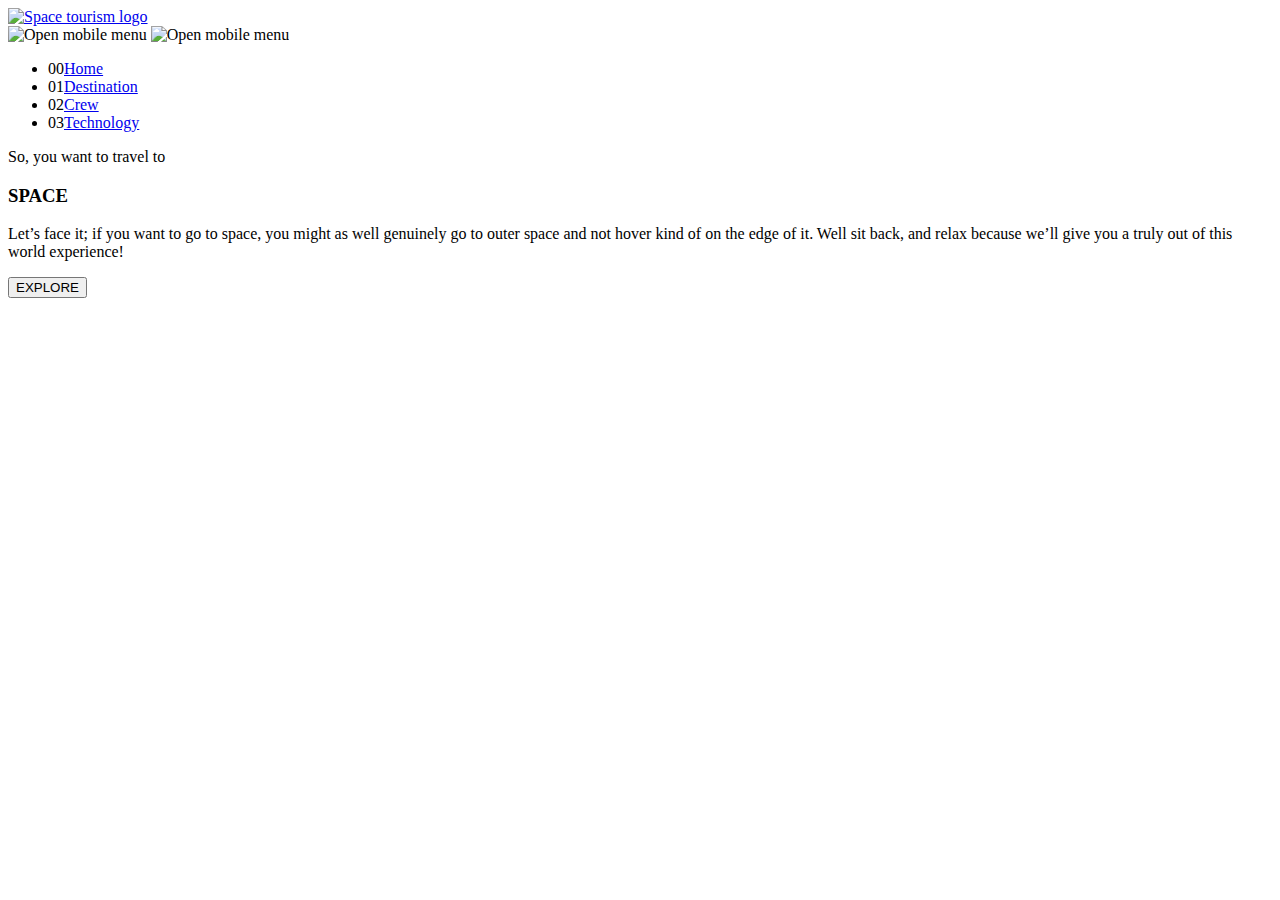
==== index.html @ 9444d7a8 "Allowed github to find the index page by moving it" ====
<!DOCTYPE html>
<html lang="en">
<head>
    <meta charset="UTF-8">
    <meta http-equiv="X-UA-Compatible" content="IE=edge">
    <meta name="viewport" content="width=device-width, initial-scale=1.0">
    <link rel="preconnect" href="https://fonts.googleapis.com">
    <link rel="preconnect" href="https://fonts.gstatic.com" crossorigin>
    <link href="https://fonts.googleapis.com/css2?family=Barlow+Condensed&family=Bellefair&display=swap" rel="stylesheet">
    <link rel="stylesheet" href="main.css">
    <link rel="stylesheet" href="index_css/index.css">
    <script src="script.js" defer></script>
    <title>SpaceTourism</title>
</head>
<body>

    <header>
        <div class="nav-container">
            <div class="logo">
               <a href="/index.html"><img src="assets/shared/logo.svg" alt="Space tourism logo"></a>
            </div>
            <div class="mobile-nav-toggle">
                <img data-open-menu src="assets/shared/icon-hamburger.svg" alt="Open mobile menu">
                <img data-close-menu class="hide" src="assets/shared/icon-close.svg" alt="Open mobile menu">
            </div>
            <nav data-menu-list>
                <ul role="list" class="nav-list">
                    <li class="nav-item active"><span class="nav-text">00</span><a class="nav-text" href="/index.html">Home</a></li>
                    <li class="nav-item"><span class="nav-text">01</span><a class="nav-text" href="./src/destination.html">Destination</a></li>
                    <li class="nav-item"><span class="nav-text">02</span><a class="nav-text" href="./src/crew.html">Crew</a></li>
                    <li class="nav-item"><span class="nav-text">03</span><a class="nav-text" href="./src/technology.html">Technology</a></li>
                </ul>
            </nav>
        </div>
    </header>

    <main>
        
        <section class="hero-section index-hero">
            <div class="container">
                <p>So, you want to travel to</p>
                <h3>SPACE</h3>
                <p>Let’s face it; if you want to go to space, you might as well genuinely go to 
                    outer space and not hover kind of on the edge of it. Well sit back, and relax 
                    because we’ll give you a truly out of this world experience!</p>
            </div>
            <button class="explore-button">EXPLORE</button>
        </section>
    </main>
    
</body>
</html>
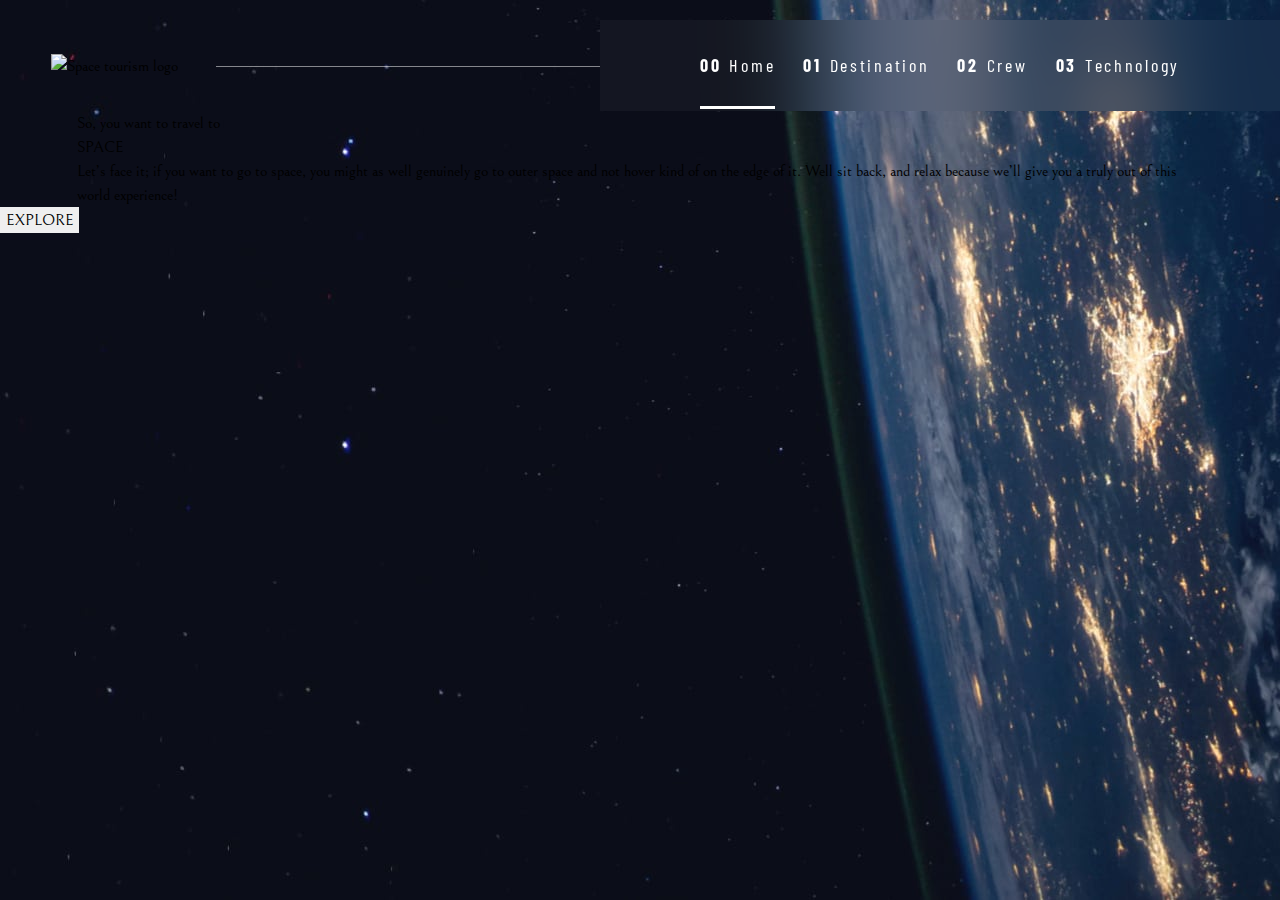
==== commit 1862abc0: "Fixed css and js links in index.html" ====
--- a/index.html
+++ b/index.html
@@ -7,7 +7,7 @@
     <link rel="preconnect" href="https://fonts.googleapis.com">
     <link rel="preconnect" href="https://fonts.gstatic.com" crossorigin>
     <link href="https://fonts.googleapis.com/css2?family=Barlow+Condensed&family=Bellefair&display=swap" rel="stylesheet">
-    <link rel="stylesheet" href="main.css">
+    <link rel="stylesheet" href="./src/main.css">
     <link rel="stylesheet" href="index_css/index.css">
     <script src="script.js" defer></script>
     <title>SpaceTourism</title>
--- a/src/main.css
+++ b/src/main.css
@@ -0,0 +1,286 @@
+/* Box sizing rules */
+*,
+*::before,
+*::after {
+  box-sizing: border-box;
+  font: inherit;
+}
+
+button, a {
+  outline: none;
+  border: none;
+}
+
+/* Remove default margin */
+h1,
+h2,
+h3,
+h4,
+p,
+figure,
+blockquote,
+dl,
+dd {
+  margin: 0;
+}
+
+a {
+  color: inherit;
+  text-decoration: none;
+}
+
+/* Remove list styles on ul, ol elements with a list role, which suggests default styling will be removed */
+ul[role=list],
+ol[role=list] {
+  list-style: none;
+}
+
+/* Set core root defaults */
+html:focus-within {
+  scroll-behavior: smooth;
+}
+
+/* Set core body defaults */
+body {
+  min-height: 100vh;
+  text-rendering: optimizeSpeed;
+  line-height: 1.5;
+  margin: 0;
+  padding: 0;
+  font-family: var(--ff-primary);
+  overflow-x: hidden;
+  background-image: url("assets/home/background-home-desktop.jpg");
+  background-size: cover;
+}
+
+body.destination-body {
+  background-image: url("assets/destination/background-destination-desktop.jpg");
+}
+
+body.crew-body {
+  background-image: url("assets/crew/background-crew-desktop.jpg");
+}
+
+body.technology-body {
+  background-image: url("assets/technology/background-technology-desktop.jpg");
+}
+
+@media (max-width: 960px) {
+  body {
+    background-image: url("assets/home/background-home-tablet.jpg");
+  }
+  body.destination-body {
+    background-image: url("assets/destination/background-destination-tablet.jpg");
+  }
+  body.crew-body {
+    background-image: url("assets/crew/background-crew-tablet.jpg");
+  }
+  body.technology-body {
+    background-image: url("assets/technology/background-technology-tablet.jpg");
+  }
+}
+@media (max-width: 600px) {
+  body {
+    background-image: url("assets/home/background-home-mobile.jpg");
+  }
+  body.destination-body {
+    background-image: url("assets/destination/background-destination-mobile.jpg");
+  }
+  body.crew-body {
+    background-image: url("assets/crew/background-crew-mobile.jpg");
+  }
+  body.technology-body {
+    background-image: url("assets/technology/background-technology-mobile.jpg");
+  }
+}
+/* Make images easier to work with */
+img,
+picture {
+  max-width: 100%;
+  display: block;
+}
+
+/* Remove all animations, transitions and smooth scroll for people that prefer not to see them */
+@media (prefers-reduced-motion: reduce) {
+  html:focus-within {
+    scroll-behavior: auto;
+  }
+  *,
+*::before,
+*::after {
+    -webkit-animation-duration: 0.01ms !important;
+            animation-duration: 0.01ms !important;
+    -webkit-animation-iteration-count: 1 !important;
+            animation-iteration-count: 1 !important;
+    transition-duration: 0.01ms !important;
+    scroll-behavior: auto !important;
+  }
+}
+.nav-text {
+  font-family: var(--ff-barlow-condensed);
+  font-size: 20px;
+  letter-spacing: 2.7px;
+}
+
+.hide {
+  display: none;
+}
+
+.container {
+  width: 88%;
+  margin-inline: auto;
+}
+
+:root {
+  --clr-primary-800: #0B0D17;
+  --clr-secondary-900: #FFF;
+  --clr-secondary-500: #D0D6F9;
+  --ff-primary: "Bellefair", serif;
+  --ff-barlow-condensed: "Barlow Condensed", sans-serif;
+  --tablet-max-width: 1024px;
+  --mobile-max-width: 550px;
+  --fs-h1: 150px;
+  --fs-h2: 100px;
+  --fs-h3: 56px;
+  --fs-h4: 32px;
+  --fs-h5: 28px;
+  --fs-btn-20: 20px;
+  --letter-spacing-medium: 2.7px;
+}
+
+.nav-container {
+  width: 96%;
+  margin-inline: auto;
+  display: flex;
+  justify-content: space-between;
+  align-items: center;
+}
+
+.nav-item {
+  cursor: pointer;
+  color: white;
+  position: relative;
+  width: -webkit-fit-content;
+  width: -moz-fit-content;
+  width: fit-content;
+}
+
+.nav-item::after, .nav-item:hover::after, .nav-item:focus-within::after {
+  content: "";
+  width: 100%;
+  height: 3px;
+  background: #FFFFFF;
+  mix-blend-mode: normal;
+  opacity: 0;
+  position: absolute;
+  left: 0;
+  top: 200%;
+  transition: opacity 300ms ease-in-out;
+  z-index: 999;
+}
+
+.nav-item:hover::after, .nav-item:focus-within::after {
+  opacity: 0.5;
+}
+
+.nav-item.active::after {
+  opacity: 1;
+}
+
+.mobile-nav-toggle {
+  display: none;
+}
+
+span.nav-text {
+  font-weight: bold;
+  margin-right: 1ch;
+}
+
+@media (max-width: 640px) {
+  .nav-item::after, .nav-item:hover::after, .nav-item:focus-within::after {
+    top: 100%;
+  }
+  nav {
+    z-index: 100;
+    transform: translateX(100%);
+    transition: all 300ms ease-in-out;
+    position: fixed;
+    height: calc(100vh + 15px);
+    top: -15px;
+    right: 0;
+    width: 65%;
+    background-color: rgba(255, 255, 255, 0.04);
+    -webkit-backdrop-filter: blur(40.7742px);
+            backdrop-filter: blur(40.7742px);
+  }
+  nav.opened {
+    transform: translateX(0);
+  }
+  .nav-container {
+    padding: 20px;
+  }
+  .mobile-nav-toggle {
+    cursor: pointer;
+    z-index: 999;
+    display: block;
+  }
+  .nav-item {
+    margin: 25px;
+  }
+  .nav-item:first-child {
+    margin-top: 35%;
+  }
+}
+@media (min-width: 640px) {
+  .nav-container {
+    float: right;
+    margin: 0;
+  }
+  .nav-list {
+    display: flex;
+    gap: 2em;
+    background-color: rgba(255, 255, 255, 0.04);
+    -webkit-backdrop-filter: blur(40.7742px);
+            backdrop-filter: blur(40.7742px);
+    color: white;
+    font-size: 14px;
+    padding: 32px 22px;
+  }
+  .nav-container {
+    margin-top: -20px;
+  }
+}
+@media (min-width: 960px) {
+  .nav-container {
+    margin-top: 20px;
+  }
+  .nav-list {
+    padding: 32px 100px;
+    margin: 0;
+  }
+  .nav-text {
+    font-size: 18px;
+  }
+  .logo {
+    position: relative;
+  }
+  .logo::after {
+    content: "";
+    background-color: #FFF;
+    height: 1px;
+    width: 30vw;
+    top: 50%;
+    left: 130%;
+    position: absolute;
+    opacity: 0.5;
+    z-index: 111;
+  }
+}
+@media (min-width: 640px) and (max-width: 960px) {
+  .nav-text:not(a) {
+    display: none;
+  }
+  .nav-list {
+    padding: 32px 60px;
+  }
+}/*# sourceMappingURL=main.css.map */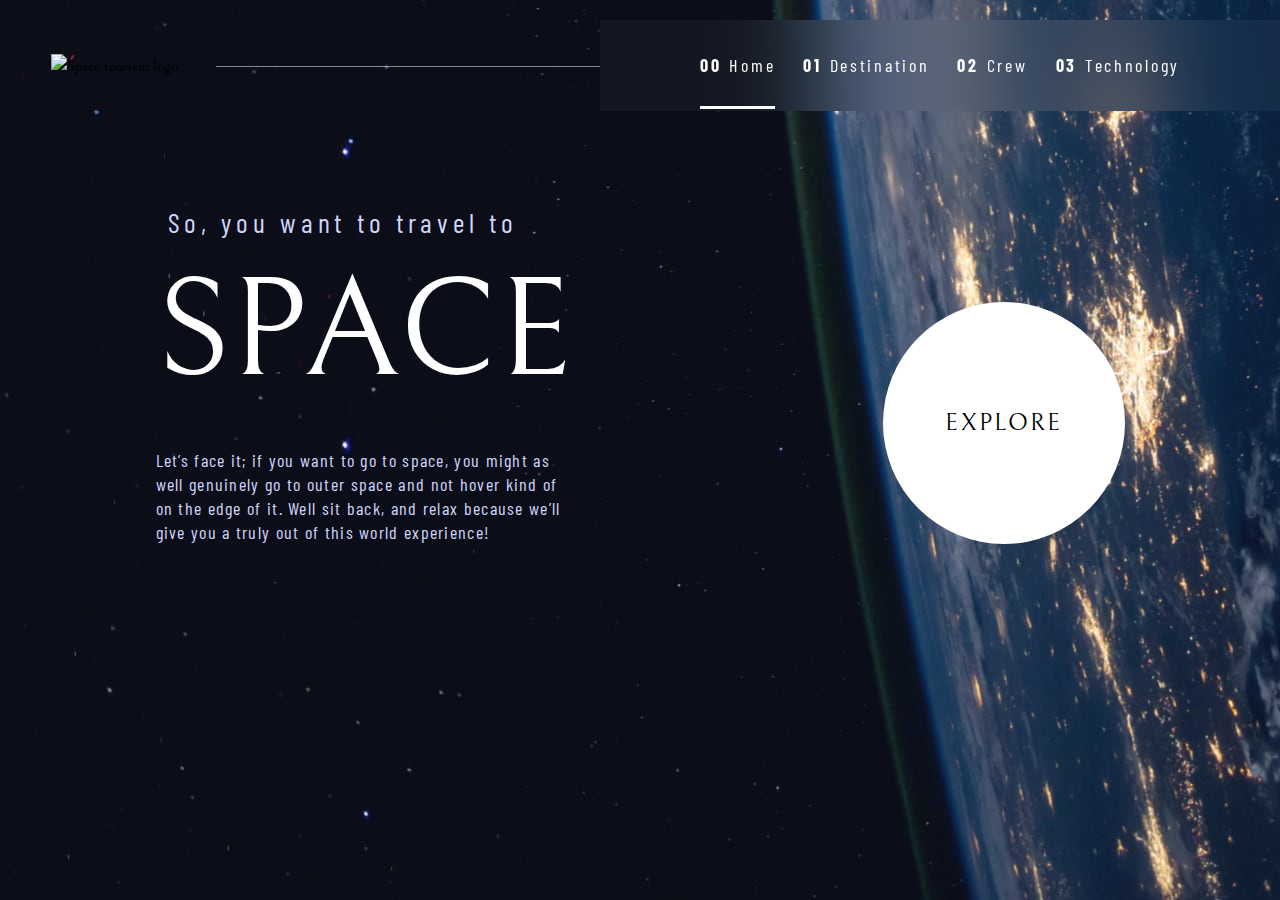
==== commit a5c32081: "Fixed css and js links in index.html" ====
--- a/index.html
+++ b/index.html
@@ -8,8 +8,8 @@
     <link rel="preconnect" href="https://fonts.gstatic.com" crossorigin>
     <link href="https://fonts.googleapis.com/css2?family=Barlow+Condensed&family=Bellefair&display=swap" rel="stylesheet">
     <link rel="stylesheet" href="./src/main.css">
-    <link rel="stylesheet" href="index_css/index.css">
-    <script src="script.js" defer></script>
+    <link rel="stylesheet" href="./src/index_css/index.css">
+    <script src="./src/script.js" defer></script>
     <title>SpaceTourism</title>
 </head>
 <body>
--- a/src/index_css/index.css
+++ b/src/index_css/index.css
@@ -0,0 +1,693 @@
+.hero-section .container {
+  display: flex;
+  flex-direction: column;
+  align-items: center;
+  color: white;
+  gap: 10px;
+  text-align: center;
+  width: 88%;
+}
+.hero-section .container p {
+  font-family: var(--ff-barlow-condensed);
+  color: #D0D6F9;
+}
+.hero-section .container p:first-child {
+  letter-spacing: var(--letter-spacing-medium);
+  letter-spacing: 4.72px;
+  margin-top: 1vh;
+}
+.hero-section .container h3 {
+  font-size: var(--fs-h3);
+}
+
+.explore-button {
+  cursor: pointer;
+  z-index: 0;
+  border-radius: 50%;
+  width: 150px;
+  height: 150px;
+  background-color: white;
+  display: flex;
+  align-items: center;
+  justify-content: center;
+  margin-inline: auto;
+  margin-top: 62px;
+  border: none;
+  outline: none;
+  position: relative;
+  letter-spacing: 2px;
+  font-size: var(--fs-btn-20);
+  font-family: var(--ff-primary);
+  isolation: isolate;
+}
+.explore-button:hover::after, .explore-button:focus-within::after, .explore-button:after {
+  content: "";
+  position: absolute;
+  left: 50%;
+  top: 50%;
+  transform: translate(-50%, -50%);
+  background-color: #fff;
+  opacity: 0;
+  mix-blend-mode: normal;
+  z-index: -1;
+  border-radius: 50%;
+  width: 150%;
+  height: 150%;
+  transform-origin: 0% 0%;
+  scale: 0.65;
+  transition: 300ms ease-in-out;
+}
+.explore-button:hover::after, .explore-button:focus-within::after {
+  opacity: 0.1;
+  scale: 1;
+}
+
+@media (min-width: 640px) {
+  .hero-section.index-hero .container {
+    width: 50%;
+    gap: 3px;
+  }
+  .hero-section.index-hero .container h3 {
+    font-size: 100px;
+  }
+  .hero-section.index-hero .container p:first-child {
+    margin-top: 5vh;
+    font-size: 20px;
+  }
+  .explore-button {
+    width: 200px;
+    height: 200px;
+    font-size: 22px;
+  }
+}
+@media (min-width: 960px) {
+  .hero-section.index-hero {
+    display: flex;
+    align-items: flex-end;
+    justify-content: space-between;
+    width: 100%;
+    margin-inline: auto;
+    padding: 10vh 0;
+    margin: 0;
+  }
+  .hero-section.index-hero .container {
+    display: flex;
+    flex-direction: column;
+    align-items: start;
+    color: white;
+    gap: 0;
+    width: -webkit-min-content;
+    width: -moz-min-content;
+    width: min-content;
+  }
+  .hero-section.index-hero .container h3 {
+    font-size: 140px;
+    margin: 0;
+    padding: 0;
+  }
+  .hero-section.index-hero .container p:first-child {
+    font-size: 28px;
+    margin: 0 0 -15px 1ch;
+  }
+  .hero-section.index-hero .container p {
+    text-align: left;
+  }
+  .hero-section.index-hero .container p:last-child {
+    font-size: 18px;
+    line-height: 24px;
+    letter-spacing: 1.3px;
+    margin-top: 10px;
+  }
+  .explore-button {
+    width: 242px;
+    height: 242px;
+    font-size: 24px;
+  }
+}
+.destination .container {
+  display: grid;
+  width: 94%;
+  margin-inline: auto;
+  grid-template-columns: 1;
+  place-items: center;
+  place-content: center;
+}
+.destination .planet-img {
+  width: 170px;
+  height: 170px;
+  margin-inline: auto;
+}
+.destination .planet-list {
+  width: -webkit-fit-content;
+  width: -moz-fit-content;
+  width: fit-content;
+  padding: 0;
+  display: flex;
+  align-items: center;
+  gap: 18px;
+}
+.destination .planet-list * {
+  flex: 1;
+}
+.destination .planet-footer {
+  padding: 20px 0;
+  width: 100%;
+  position: relative;
+}
+.destination .planet-footer::after {
+  content: "";
+  background-color: white;
+  width: 100%;
+  height: 1px;
+  opacity: 0.5;
+  position: absolute;
+  left: 0;
+  bottom: 100%;
+}
+.destination .distance, .destination .travel-time {
+  display: flex;
+  flex-direction: column;
+  align-items: center;
+  gap: 6px;
+  padding: 16px;
+}
+.destination .distance h4, .destination .travel-time h4 {
+  color: #D0D6F9;
+  font-size: 14px;
+  letter-spacing: 2.36px;
+  line-height: 16.8px;
+}
+.destination .distance p, .destination .travel-time p {
+  font-size: 28px;
+  line-height: 32.09px;
+  color: #fff;
+}
+.destination .planet button {
+  background: none;
+  border: none;
+  outline: none;
+  padding: 0;
+  letter-spacing: 2.3625px;
+  color: #D0D6F9;
+  font-size: 14px;
+  cursor: pointer;
+  position: relative;
+  width: -webkit-fit-content;
+  width: -moz-fit-content;
+  width: fit-content;
+}
+.destination .planet.active > .planet-btn {
+  color: white;
+}
+.destination .planet .planet-btn::after, .destination .planet .planet-btn:hover::after, .destination .planet .planet-btn:focus-within::after {
+  content: "";
+  width: 100%;
+  height: 3px;
+  background: #FFFFFF;
+  mix-blend-mode: normal;
+  opacity: 0;
+  position: absolute;
+  left: 0;
+  top: 110%;
+  transition: opacity 300ms ease-in-out;
+  z-index: 999;
+}
+.destination .planet .planet-btn:hover::after, .destination .planet .planet-btn:focus-within::after {
+  opacity: 0.5;
+}
+.destination .planet.active > .planet-btn::after {
+  opacity: 1;
+}
+.destination .planet-text {
+  max-width: 85%;
+  margin-inline: auto;
+  text-align: center;
+  margin-bottom: 15px;
+  font-family: var(--ff-barlow-condensed);
+  font-size: 15px;
+  margin-top: -1ch;
+}
+.destination .planet-title {
+  margin-top: -2px;
+  font-size: 56px;
+}
+.destination [data-avg-distance], .destination [data-est-travel] {
+  font-size: 28px;
+  font-family: var(--ff-primary);
+  line-height: 32.09px;
+}
+@media (min-width: 600px) {
+  .destination .planet-footer {
+    padding: 30px;
+    display: flex;
+    align-items: center;
+    justify-content: space-around;
+    width: 100%;
+    position: relative;
+  }
+  .destination .planet-footer::after {
+    content: "";
+    background-color: white;
+    width: 100%;
+    height: 1px;
+    opacity: 0.5;
+    position: absolute;
+    left: 0;
+    bottom: 90%;
+  }
+  .destination .planet-text {
+    width: 60%;
+    margin-top: 0;
+  }
+}
+@media (min-width: 960px) {
+  .destination .container {
+    grid-template-columns: repeat(2, 1fr);
+    grid-template-rows: 98px 1fr;
+    grid-template-areas: "title list" "img textField";
+  }
+  .destination .title {
+    grid-area: title;
+    position: relative;
+    right: 60px;
+  }
+  .destination .img-container {
+    grid-area: img;
+  }
+  .destination .img-container img {
+    width: 72%;
+    height: 72%;
+  }
+  .destination .planet-data {
+    grid-area: textField;
+  }
+  .destination .planet-info {
+    display: flex;
+    flex-direction: column;
+    align-items: start;
+  }
+  .destination .planet-header {
+    display: flex;
+    flex-direction: column;
+    align-items: start;
+  }
+  .destination h3.planet-title {
+    font-size: 100px;
+    text-align: left;
+  }
+  .destination .planet-footer {
+    padding: 30px 0 15px;
+    justify-content: start;
+    width: 80%;
+  }
+  .destination .planet-footer .travel-time {
+    margin: auto;
+  }
+  .destination .planet-list {
+    grid-area: list;
+    justify-self: start;
+  }
+  .destination .planet-text {
+    text-align: left;
+    padding: 0;
+    width: 70%;
+    margin-left: 0;
+  }
+}
+
+.crew-section .container {
+  height: calc(100vh - 111px);
+  width: 88%;
+  margin-inline: auto;
+  display: flex;
+  align-items: end;
+  justify-content: center;
+  gap: 6vh;
+}
+.crew-section .text-col {
+  display: flex;
+  flex-direction: column;
+  align-items: start;
+  justify-content: space-between;
+  gap: 120px;
+  padding: 30px 10px 35px;
+  height: 100%;
+  color: white;
+  flex: 1;
+}
+.crew-section .img-col {
+  flex: 0.75;
+}
+.crew-section .img-col img {
+  max-height: 500px;
+}
+.crew-section .person-and-list {
+  display: flex;
+  flex-direction: column;
+  align-items: start;
+  justify-content: space-between;
+  flex-grow: 1;
+}
+.crew-section .person {
+  display: flex;
+  flex-direction: column;
+  align-items: start;
+}
+.crew-section .name {
+  font-size: 56px;
+}
+.crew-section .role, .crew-section .main-text {
+  color: #D0D6F9;
+}
+.crew-section .role {
+  font-size: 32px;
+  line-height: 36.67px;
+}
+.crew-section .main-text {
+  font-size: 18px;
+  width: 488px;
+}
+.crew-section .crew-list {
+  display: flex;
+  gap: 16px;
+  padding: 0;
+}
+.crew-section .crew-button {
+  width: 12px;
+  height: 12px;
+  border-radius: 50%;
+  padding: 0;
+  background: #FFFFFF;
+  mix-blend-mode: normal;
+  opacity: 0.17;
+  transition: opacity 250ms linear;
+}
+.crew-section .crew-button:hover, .crew-section .crew-button:focus {
+  opacity: 0.5;
+}
+.crew-section .crew-button.active {
+  opacity: 1;
+}
+.crew-section .img-col.first {
+  display: none;
+}
+@media (max-width: 960px) {
+  .crew-section .container {
+    display: block;
+    width: 92%;
+    height: auto;
+  }
+  .crew-section .text-col {
+    gap: 60px;
+    padding: 15px;
+  }
+  .crew-section .person-and-list {
+    align-items: center;
+    margin-inline: auto;
+    text-align: center;
+  }
+  .crew-section .person {
+    align-items: center;
+    width: 80%;
+    gap: 5px;
+  }
+  .crew-section .crew-list {
+    margin-top: 30px;
+  }
+  .crew-section .role {
+    font-size: 24px;
+    line-height: 27.5px;
+  }
+  .crew-section .main-text {
+    width: 90%;
+    font-size: 16px;
+  }
+  .crew-section .name {
+    font-size: 40px;
+  }
+  .crew-section .img-col.last {
+    margin-top: 15px;
+    width: 100%;
+    display: flex;
+    justify-content: center;
+  }
+}
+@media (max-width: 640px) {
+  .crew-section .img-col.first {
+    margin: 15px 0 0;
+    border-bottom: 1px solid rgba(255, 255, 255, 0.5);
+    display: flex;
+    justify-content: center;
+    width: 100%;
+  }
+  .crew-section .img-col.first img {
+    height: 340px;
+    width: auto;
+  }
+  .crew-section .img-col:last-child {
+    display: none;
+  }
+  .crew-section .text-col {
+    gap: 20px;
+    align-items: center;
+  }
+  .crew-section .person-and-list {
+    flex-direction: column-reverse;
+    gap: 32px;
+  }
+  .crew-section .person {
+    align-items: center;
+    width: 95%;
+    gap: 5px;
+  }
+  .crew-section .crew-list {
+    margin-top: 30px;
+  }
+  .crew-section .role {
+    font-size: 16px;
+    line-height: 18.34px;
+  }
+  .crew-section .main-text {
+    width: 100%;
+    font-size: 15px;
+  }
+  .crew-section .name {
+    font-size: 24px;
+  }
+}
+
+.tech-section .container {
+  display: flex;
+  align-items: center;
+  justify-content: space-between;
+  flex-direction: column;
+  width: 100%;
+  padding: 0 0 30px;
+  color: white;
+  margin-top: -5px;
+}
+.tech-section .desktop-img-wrapper {
+  display: none;
+}
+.tech-section .mobile-img-wrapper {
+  padding: 10px 0;
+}
+.tech-section .mobile-img {
+  max-width: unset;
+  width: 101vw;
+  height: auto;
+  margin: 0;
+  padding: 0;
+  -o-object-fit: cover;
+     object-fit: cover;
+  background-size: cover;
+}
+.tech-section .tech-list {
+  display: flex;
+  align-items: center;
+  justify-content: center;
+  gap: 12px;
+  padding: 0;
+}
+.tech-section .tech-btn {
+  cursor: pointer;
+  background: none;
+  width: 50px;
+  height: 50px;
+  border-radius: 50%;
+  border: 1px solid rgba(255, 255, 255, 0.25);
+  mix-blend-mode: normal;
+  color: white;
+  font-size: 20px;
+  text-align: center;
+  display: flex;
+  align-items: center;
+  justify-content: center;
+  transition: all 300ms linear;
+  padding: 2px 0 0;
+}
+.tech-section .tech-btn:hover, .tech-section .tech-btn:focus {
+  border: 1px solid white;
+}
+.tech-section .tech-btn.active {
+  background-color: white;
+  color: black;
+  opacity: 1;
+}
+.tech-section .subhead, .tech-section .main-text {
+  color: #D0D6F9;
+  font-family: var(--ff-barlow-condensed);
+}
+.tech-section .subhead {
+  font-size: 14px;
+  text-align: center;
+  letter-spacing: 3px;
+  margin-top: 8px;
+  text-transform: uppercase;
+}
+.tech-section .heading {
+  text-align: center;
+  font-size: 24px;
+  margin-top: 6px;
+  text-transform: uppercase;
+}
+.tech-section .main-text {
+  font-size: 15px;
+  line-height: 25px;
+  text-align: center;
+  letter-spacing: 1.24px;
+  margin-top: 4px;
+}
+.tech-section .text-col {
+  width: 92%;
+  margin-inline: auto;
+  display: flex;
+  flex-direction: column;
+  align-items: center;
+}
+@media (min-width: 650px) {
+  .tech-section .title {
+    font-size: 20px;
+    align-self: flex-start;
+    margin: 10px 3vw 0;
+  }
+  .tech-section .mobile-img-wrapper {
+    padding: 45px;
+  }
+  .tech-section .tech-list {
+    gap: 20px;
+  }
+  .tech-section .subhead, .tech-section .main-text {
+    font-size: 16px;
+    line-height: 28px;
+  }
+  .tech-section .text-col {
+    width: 60vw;
+  }
+  .tech-section .main-text {
+    margin-top: 8px;
+  }
+  .tech-section .heading {
+    margin-top: 12px;
+  }
+}
+@media (min-width: 960px) {
+  .tech-section .container {
+    display: grid;
+    grid-template-columns: 10fr 1fr 4fr;
+    grid-template-areas: "text-col . img-col";
+    width: 94%;
+    float: right;
+    height: calc(100vh - 109px);
+    padding: 30px 0 50px;
+  }
+  .tech-section .mobile-img-wrapper {
+    display: none;
+  }
+  .tech-section .desktop-img-wrapper {
+    display: block;
+    grid-area: img-col;
+  }
+  .tech-section .text-and-list, .tech-section .title {
+    grid-area: text-col;
+  }
+  .tech-section .text-and-list {
+    display: flex;
+    align-items: center;
+    gap: 80px;
+    align-self: end;
+  }
+  .tech-section .tech-list {
+    flex-direction: column;
+    gap: 25px;
+  }
+  .tech-section .tech-btn {
+    width: 60px;
+    height: 60px;
+  }
+  .tech-section .text-col {
+    align-items: flex-start;
+    margin: 0;
+    width: 470px;
+  }
+  .tech-section .main-text {
+    width: 100%;
+    text-align: left;
+    margin: 0;
+  }
+  .tech-section .heading {
+    font-size: 56px;
+    text-align: left;
+    margin: 0;
+  }
+  .tech-section .subhead {
+    font-size: 14px;
+    margin: 0;
+  }
+  .tech-section .title {
+    margin: 0;
+  }
+}
+
+.title {
+  padding: 10px;
+  letter-spacing: 2.7px;
+}
+.title span {
+  margin-right: 1ch;
+  mix-blend-mode: normal;
+  opacity: 0.25;
+}
+
+.animation-class {
+  -webkit-animation: pulseOpacity 400ms ease-in-out forwards;
+          animation: pulseOpacity 400ms ease-in-out forwards;
+}
+
+@-webkit-keyframes pulseOpacity {
+  0% {
+    opacity: 1;
+  }
+  50% {
+    opacity: 0;
+    scale: 0.85;
+  }
+  100% {
+    opacity: 1;
+    scale: 1;
+  }
+}
+
+@keyframes pulseOpacity {
+  0% {
+    opacity: 1;
+  }
+  50% {
+    opacity: 0;
+    scale: 0.85;
+  }
+  100% {
+    opacity: 1;
+    scale: 1;
+  }
+}/*# sourceMappingURL=index.css.map */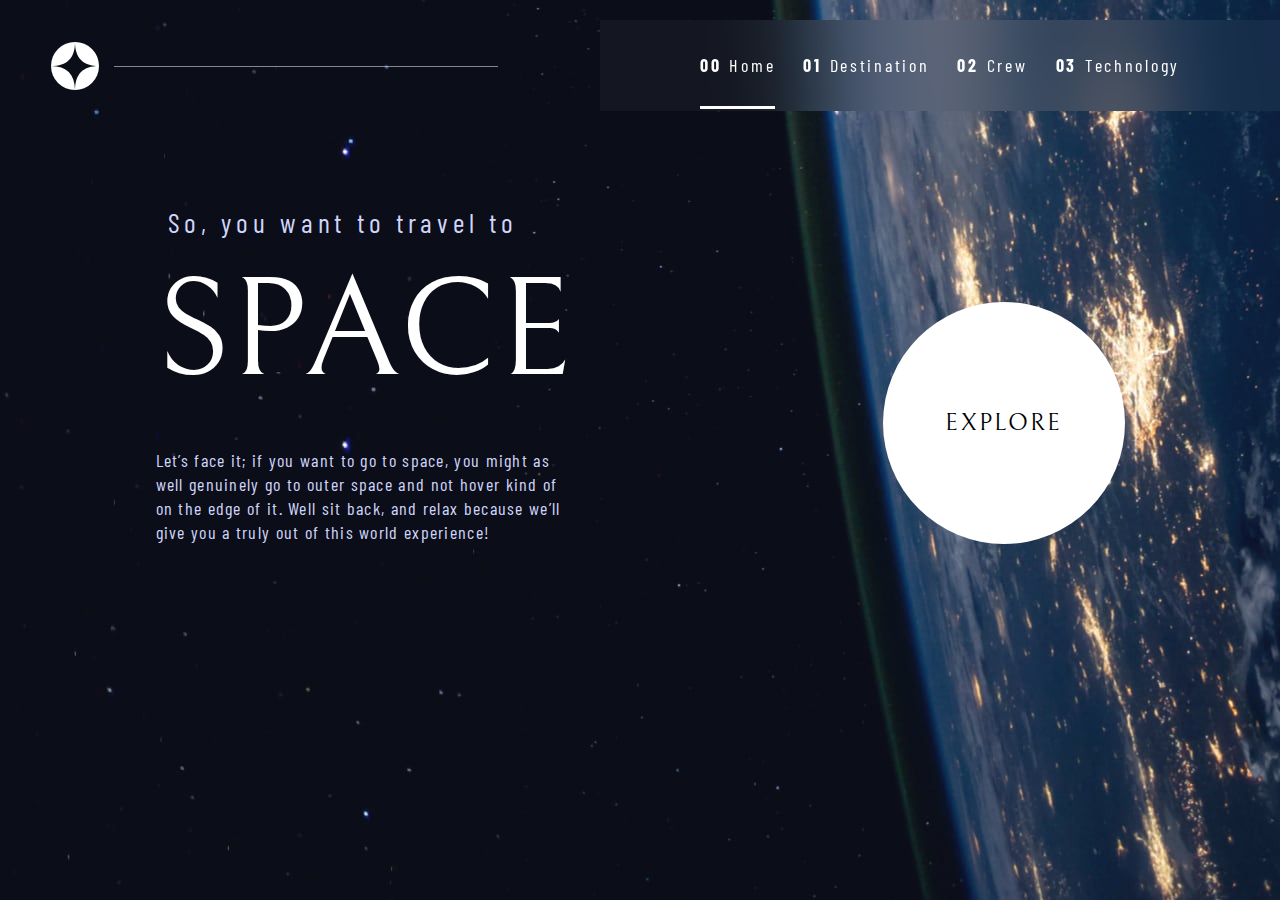
==== commit 1cecf4e5: "Fixed link to logo img" ====
--- a/index.html
+++ b/index.html
@@ -17,7 +17,7 @@
     <header>
         <div class="nav-container">
             <div class="logo">
-               <a href="/index.html"><img src="assets/shared/logo.svg" alt="Space tourism logo"></a>
+               <a href="/index.html"><img src="./src/assets/shared/logo.svg" alt="Space tourism logo"></a>
             </div>
             <div class="mobile-nav-toggle">
                 <img data-open-menu src="assets/shared/icon-hamburger.svg" alt="Open mobile menu">
